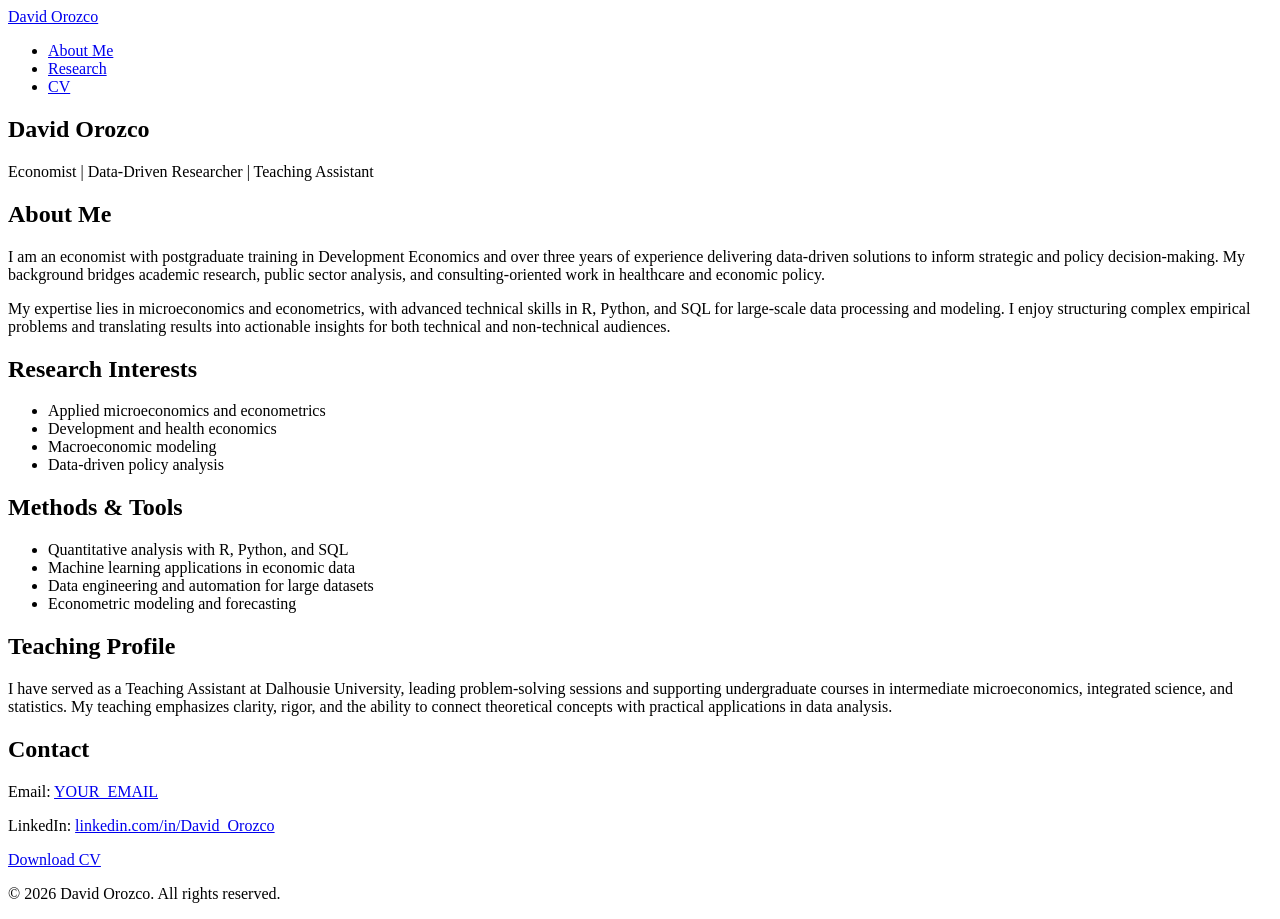
==== index.html @ 4e028c95 "Add files via upload" ====
<!DOCTYPE html>
<html lang="en">
<head>
  <meta charset="UTF-8">
  <meta name="viewport" content="width=device-width, initial-scale=1.0">
  <title>David Orozco | Economist & Researcher</title>
  <link href="[fonts.googleapis.com](https://fonts.googleapis.com/css2?family=Merriweather:wght@400;700&family=Inter:wght@300;400;600&display=swap)" rel="stylesheet">
  <link rel="stylesheet" href="styles.css">
</head>
<body>
  <header>
    <nav class="navbar">
      <div class="nav-logo"><a href="index.html">David Orozco</a></div>
      <ul class="nav-links">
        <li><a href="index.html" class="active">About Me</a></li>
        <li><a href="research.html">Research</a></li>
        <li><a href="cv.html">CV</a></li>
      </ul>
    </nav>
  </header>

  <main class="container">
    <section class="intro">
      <h1>David Orozco</h1>
      <p class="subtitle">Economist | Data-Driven Researcher | Teaching Assistant</p>
    </section>

    <section class="bio">
      <h2>About Me</h2>
      <p>
        I am an economist with postgraduate training in Development Economics and over three years of experience delivering data-driven solutions to inform strategic and policy decision-making. My background bridges academic research, public sector analysis, and consulting-oriented work in healthcare and economic policy.
      </p>
      <p>
        My expertise lies in microeconomics and econometrics, with advanced technical skills in R, Python, and SQL for large-scale data processing and modeling. I enjoy structuring complex empirical problems and translating results into actionable insights for both technical and non-technical audiences.
      </p>
    </section>

    <section class="interests">
      <h2>Research Interests</h2>
      <ul>
        <li>Applied microeconomics and econometrics</li>
        <li>Development and health economics</li>
        <li>Macroeconomic modeling</li>
        <li>Data-driven policy analysis</li>
      </ul>
    </section>

    <section class="methods">
      <h2>Methods & Tools</h2>
      <ul>
        <li>Quantitative analysis with R, Python, and SQL</li>
        <li>Machine learning applications in economic data</li>
        <li>Data engineering and automation for large datasets</li>
        <li>Econometric modeling and forecasting</li>
      </ul>
    </section>

    <section class="teaching">
      <h2>Teaching Profile</h2>
      <p>
        I have served as a Teaching Assistant at Dalhousie University, leading problem-solving sessions and supporting undergraduate courses in intermediate microeconomics, integrated science, and statistics. My teaching emphasizes clarity, rigor, and the ability to connect theoretical concepts with practical applications in data analysis.
      </p>
    </section>

    <section class="contact">
      <h2>Contact</h2>
      <p>Email: <a href="mailto:YOUR_EMAIL">YOUR_EMAIL</a></p>
      <p>LinkedIn: <a href="YOUR_LINKEDIN_URL" target="_blank">linkedin.com/in/David_Orozco</a></p>
      <a href="YOUR_CV_FILE.pdf" class="button">Download CV</a>
    </section>
  </main>

  <footer>
    <p>© 2026 David Orozco. All rights reserved.</p>
  </footer>
</body>
</html>
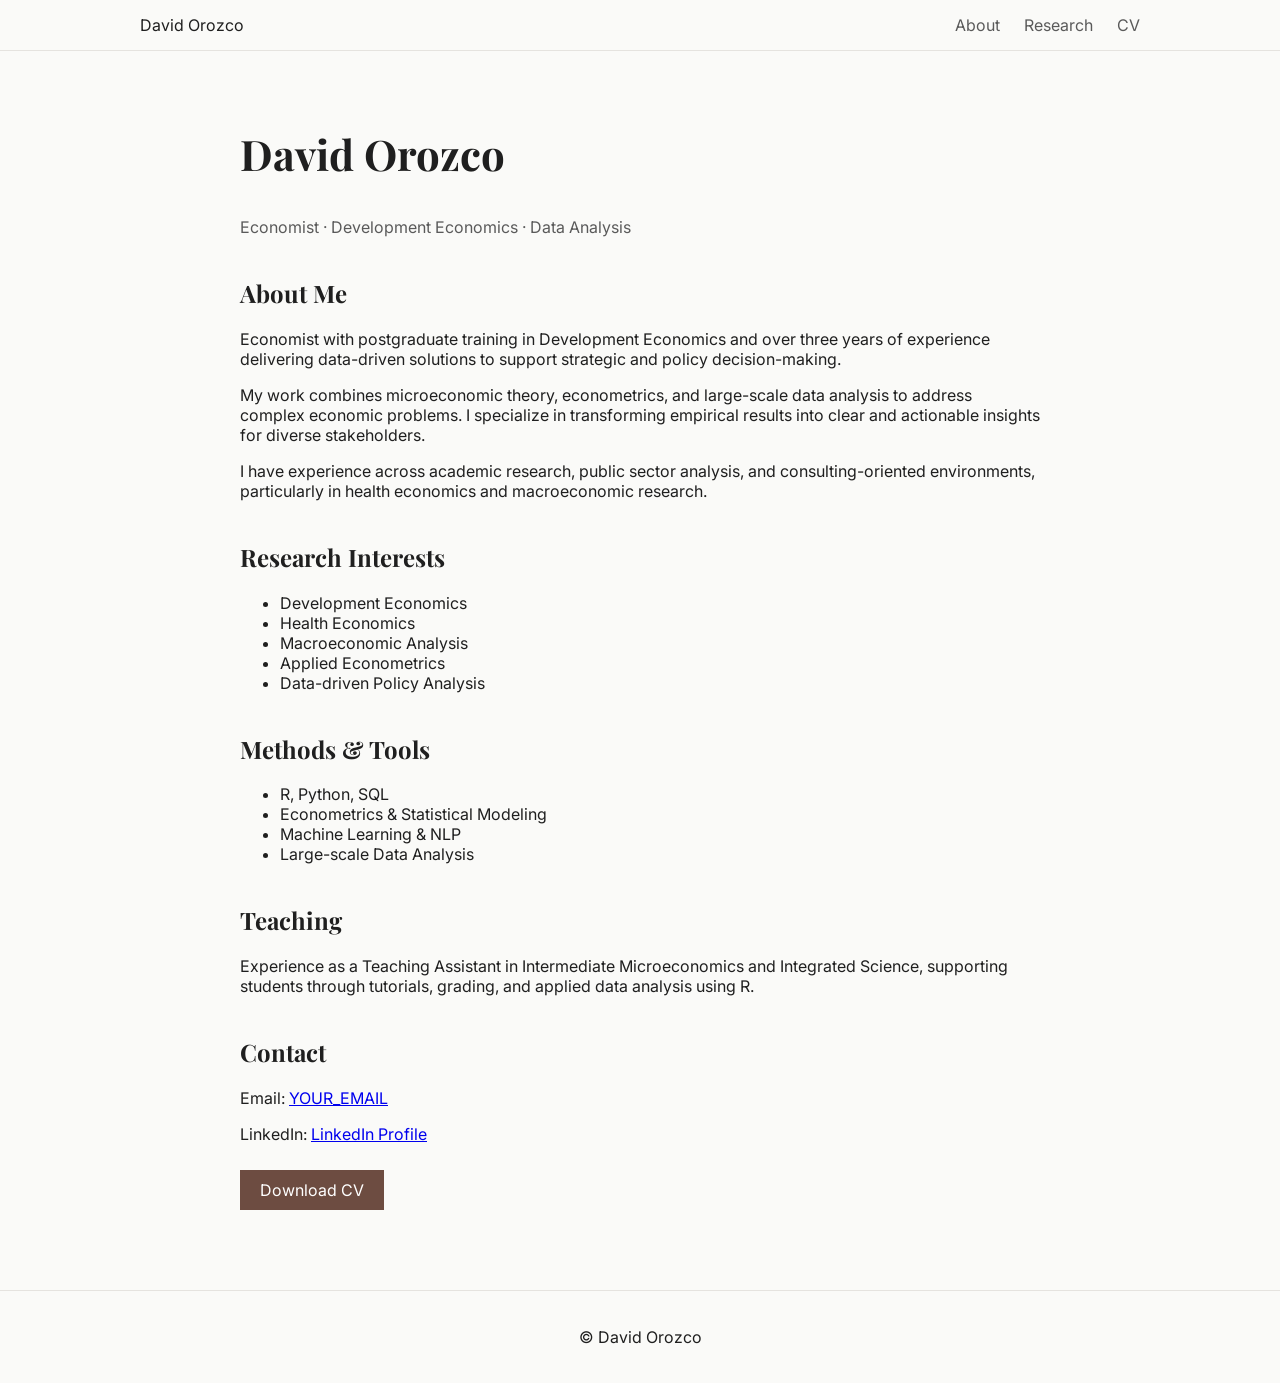
==== commit e7e0f81d: "Update index.html" ====
--- a/index.html
+++ b/index.html
@@ -2,76 +2,83 @@
 <html lang="en">
 <head>
   <meta charset="UTF-8">
-  <meta name="viewport" content="width=device-width, initial-scale=1.0">
-  <title>David Orozco | Economist & Researcher</title>
-  <link href="[fonts.googleapis.com](https://fonts.googleapis.com/css2?family=Merriweather:wght@400;700&family=Inter:wght@300;400;600&display=swap)" rel="stylesheet">
+  <title>David Orozco</title>
   <link rel="stylesheet" href="styles.css">
+  <link href="https://fonts.googleapis.com/css2?family=Playfair+Display:wght@400;600&family=Inter:wght@300;400;500&display=swap" rel="stylesheet">
 </head>
 <body>
-  <header>
-    <nav class="navbar">
-      <div class="nav-logo"><a href="index.html">David Orozco</a></div>
-      <ul class="nav-links">
-        <li><a href="index.html" class="active">About Me</a></li>
-        <li><a href="research.html">Research</a></li>
-        <li><a href="cv.html">CV</a></li>
-      </ul>
+
+<header class="navbar">
+  <div class="nav-container">
+    <div class="logo">David Orozco</div>
+    <nav>
+      <a href="index.html">About</a>
+      <a href="research.html">Research</a>
+      <a href="cv.html">CV</a>
     </nav>
-  </header>
+  </div>
+</header>
 
-  <main class="container">
-    <section class="intro">
-      <h1>David Orozco</h1>
-      <p class="subtitle">Economist | Data-Driven Researcher | Teaching Assistant</p>
-    </section>
+<main class="container">
 
-    <section class="bio">
-      <h2>About Me</h2>
-      <p>
-        I am an economist with postgraduate training in Development Economics and over three years of experience delivering data-driven solutions to inform strategic and policy decision-making. My background bridges academic research, public sector analysis, and consulting-oriented work in healthcare and economic policy.
-      </p>
-      <p>
-        My expertise lies in microeconomics and econometrics, with advanced technical skills in R, Python, and SQL for large-scale data processing and modeling. I enjoy structuring complex empirical problems and translating results into actionable insights for both technical and non-technical audiences.
-      </p>
-    </section>
+<section class="hero">
+  <h1>David Orozco</h1>
+  <p class="subtitle">Economist · Development Economics · Data Analysis</p>
+</section>
 
-    <section class="interests">
-      <h2>Research Interests</h2>
-      <ul>
-        <li>Applied microeconomics and econometrics</li>
-        <li>Development and health economics</li>
-        <li>Macroeconomic modeling</li>
-        <li>Data-driven policy analysis</li>
-      </ul>
-    </section>
+<section>
+  <h2>About Me</h2>
+  <p>
+    Economist with postgraduate training in Development Economics and over three years of experience delivering data-driven solutions to support strategic and policy decision-making.
+  </p>
+  <p>
+    My work combines microeconomic theory, econometrics, and large-scale data analysis to address complex economic problems. I specialize in transforming empirical results into clear and actionable insights for diverse stakeholders.
+  </p>
+  <p>
+    I have experience across academic research, public sector analysis, and consulting-oriented environments, particularly in health economics and macroeconomic research.
+  </p>
+</section>
 
-    <section class="methods">
-      <h2>Methods & Tools</h2>
-      <ul>
-        <li>Quantitative analysis with R, Python, and SQL</li>
-        <li>Machine learning applications in economic data</li>
-        <li>Data engineering and automation for large datasets</li>
-        <li>Econometric modeling and forecasting</li>
-      </ul>
-    </section>
+<section>
+  <h2>Research Interests</h2>
+  <ul>
+    <li>Development Economics</li>
+    <li>Health Economics</li>
+    <li>Macroeconomic Analysis</li>
+    <li>Applied Econometrics</li>
+    <li>Data-driven Policy Analysis</li>
+  </ul>
+</section>
 
-    <section class="teaching">
-      <h2>Teaching Profile</h2>
-      <p>
-        I have served as a Teaching Assistant at Dalhousie University, leading problem-solving sessions and supporting undergraduate courses in intermediate microeconomics, integrated science, and statistics. My teaching emphasizes clarity, rigor, and the ability to connect theoretical concepts with practical applications in data analysis.
-      </p>
-    </section>
+<section>
+  <h2>Methods & Tools</h2>
+  <ul>
+    <li>R, Python, SQL</li>
+    <li>Econometrics & Statistical Modeling</li>
+    <li>Machine Learning & NLP</li>
+    <li>Large-scale Data Analysis</li>
+  </ul>
+</section>
 
-    <section class="contact">
-      <h2>Contact</h2>
-      <p>Email: <a href="mailto:YOUR_EMAIL">YOUR_EMAIL</a></p>
-      <p>LinkedIn: <a href="YOUR_LINKEDIN_URL" target="_blank">linkedin.com/in/David_Orozco</a></p>
-      <a href="YOUR_CV_FILE.pdf" class="button">Download CV</a>
-    </section>
-  </main>
+<section>
+  <h2>Teaching</h2>
+  <p>
+    Experience as a Teaching Assistant in Intermediate Microeconomics and Integrated Science, supporting students through tutorials, grading, and applied data analysis using R.
+  </p>
+</section>
 
-  <footer>
-    <p>© 2026 David Orozco. All rights reserved.</p>
-  </footer>
+<section class="contact">
+  <h2>Contact</h2>
+  <p>Email: <a href="mailto:YOUR_EMAIL">YOUR_EMAIL</a></p>
+  <p>LinkedIn: <a href="YOURLINKEDINURL">LinkedIn Profile</a></p>
+  <a class="button" href="YOURCVFILE.pdf">Download CV</a>
+</section>
+
+</main>
+
+<footer>
+  <p>© David Orozco</p>
+</footer>
+
 </body>
 </html>
--- a/styles.css
+++ b/styles.css
@@ -0,0 +1,72 @@
+body {
+  font-family: 'Inter', sans-serif;
+  background-color: #FAFAF8;
+  color: #1F1F1F;
+  margin: 0;
+}
+
+h1, h2, h3 {
+  font-family: 'Playfair Display', serif;
+}
+
+.container {
+  max-width: 800px;
+  margin: auto;
+  padding: 40px 20px;
+}
+
+.navbar {
+  position: sticky;
+  top: 0;
+  background: #FAFAF8;
+  border-bottom: 1px solid #E5E3DF;
+}
+
+.nav-container {
+  max-width: 1000px;
+  margin: auto;
+  display: flex;
+  justify-content: space-between;
+  padding: 15px;
+}
+
+nav a {
+  margin-left: 20px;
+  text-decoration: none;
+  color: #5A5A5A;
+}
+
+nav a:hover {
+  color: #6D4C41;
+}
+
+.hero h1 {
+  font-size: 42px;
+}
+
+.subtitle {
+  color: #5A5A5A;
+}
+
+section {
+  margin-bottom: 40px;
+}
+
+.item {
+  margin-bottom: 20px;
+}
+
+.button {
+  display: inline-block;
+  padding: 10px 20px;
+  background: #6D4C41;
+  color: white;
+  text-decoration: none;
+  margin-top: 10px;
+}
+
+footer {
+  text-align: center;
+  padding: 20px;
+  border-top: 1px solid #E5E3DF;
+}
